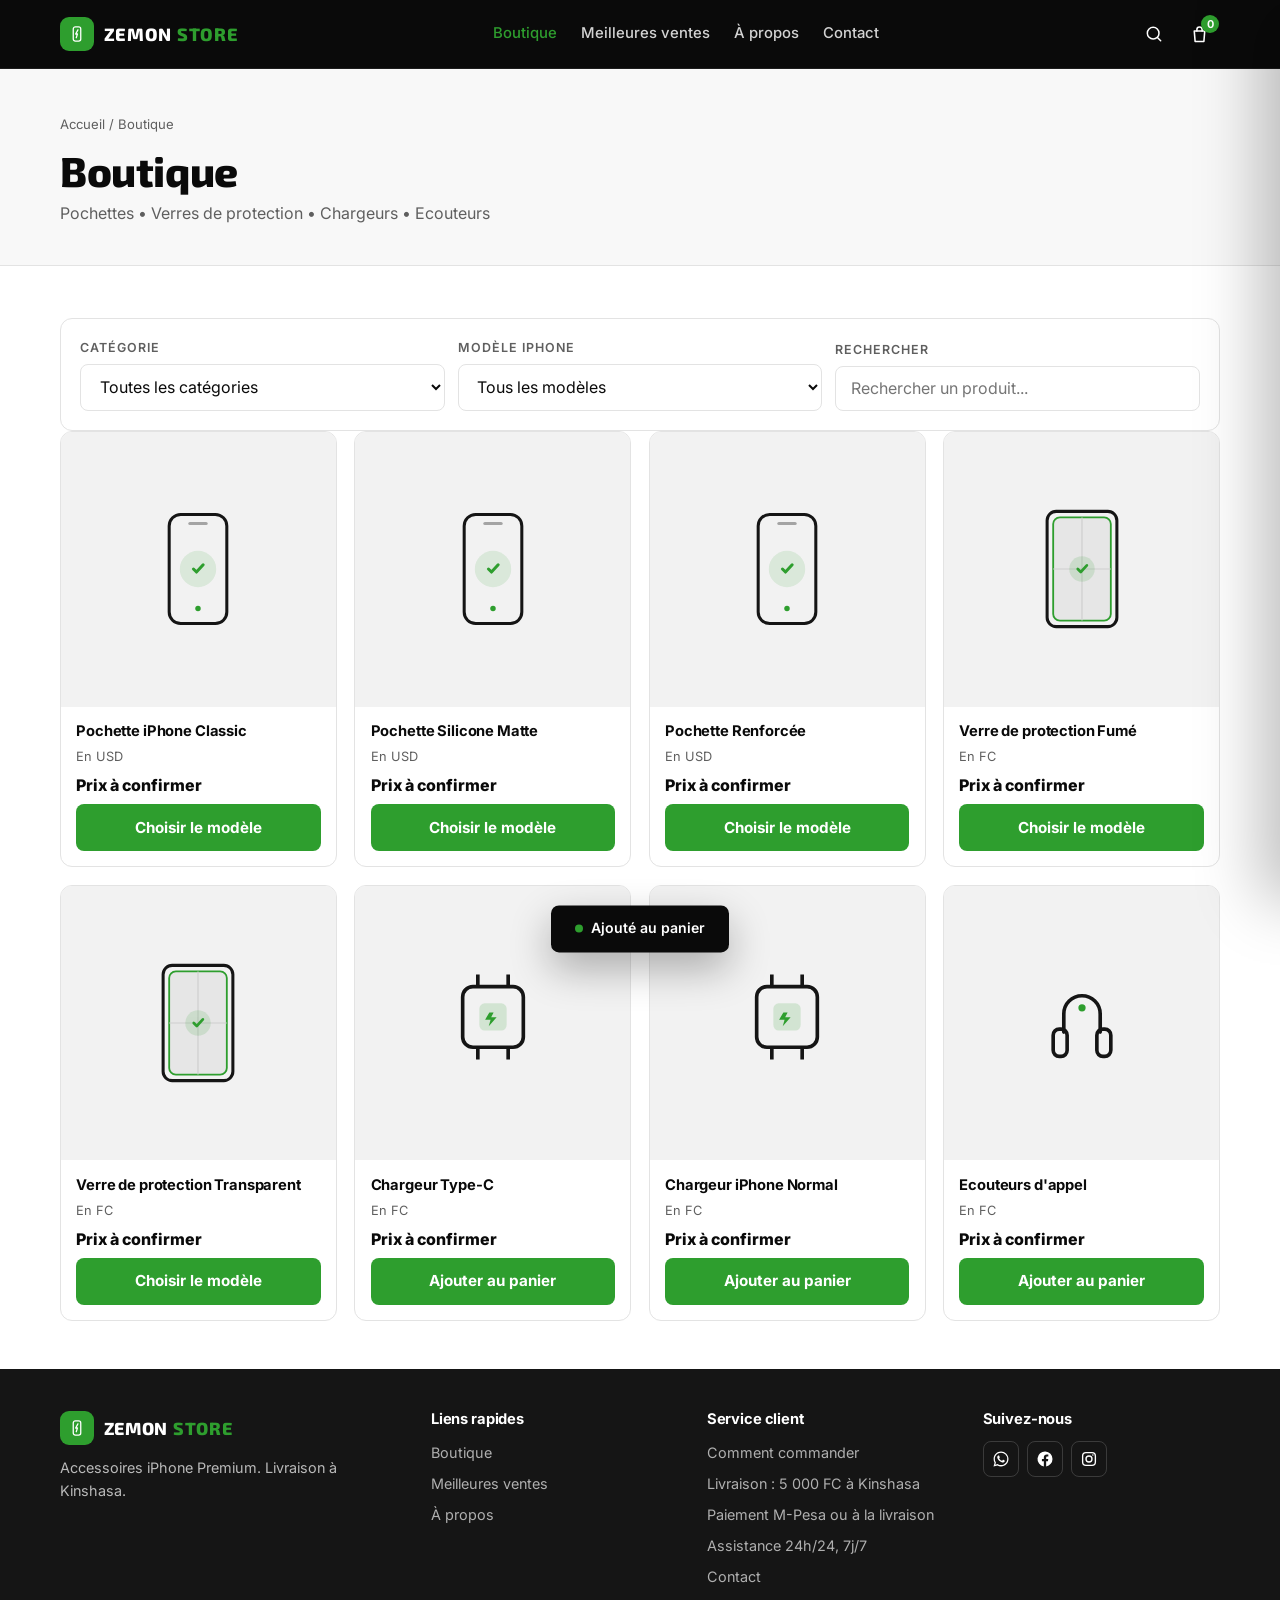
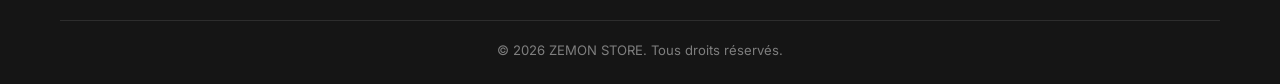
==== pages/catalogue.html @ 2002a4a0 "Initial commit: ZEMON STORE static e-commerce site" ====
<!DOCTYPE html>
<html lang="fr">

<head>
  <meta charset="UTF-8">
  <meta name="viewport" content="width=device-width, initial-scale=1.0">
  <title>ZEMON STORE | Boutique</title>
  <meta name="description" content="Catalogue ZEMON STORE - Pochettes, verres de protection, chargeurs et ecouteurs pour iPhone.">
  <link rel="preconnect" href="https://fonts.googleapis.com">
  <link rel="preconnect" href="https://fonts.gstatic.com" crossorigin>
  <link href="https://fonts.googleapis.com/css2?family=Exo+2:wght@600;700;800&family=Inter:wght@400;500;600;700&display=swap" rel="stylesheet">
  <link rel="stylesheet" href="../css/style.css">
</head>

<body>
  <header class="site-header">
    <div class="container header-inner">
      <a class="brand" href="../index.html">
        <span class="brand-icon">
          <svg width="18" height="18" viewBox="0 0 24 24" fill="none" stroke="currentColor" stroke-width="1.7" stroke-linecap="round" stroke-linejoin="round"><rect x="7" y="2.5" width="10" height="19" rx="2.8"/><path d="M13.2 6.5 10.2 12h2.4L11 17"/></svg>
        </span>
        <span class="brand-name">ZEMON <span>STORE</span></span>
      </a>

      <nav class="main-nav">
        <a href="catalogue.html" class="active">Boutique</a>
        <a href="catalogue.html?filter=best">Meilleures ventes</a>
        <a href="contact.html#apropos">À propos</a>
        <a href="contact.html#contact">Contact</a>
      </nav>

      <div class="header-actions">
        <button class="icon-btn" id="searchToggle" aria-label="Rechercher">
          <svg width="20" height="20" viewBox="0 0 24 24" fill="none" stroke="currentColor" stroke-width="1.8" stroke-linecap="round" stroke-linejoin="round"><circle cx="11" cy="11" r="7"/><path d="m20 20-3.6-3.6"/></svg>
        </button>
        <button class="icon-btn cart-btn" aria-label="Panier">
          <svg width="21" height="21" viewBox="0 0 24 24" fill="none" stroke="currentColor" stroke-width="1.8" stroke-linecap="round" stroke-linejoin="round"><path d="M6 8h12l-1 12H7L6 8Z"/><path d="M9 8V6.5a3 3 0 0 1 6 0V8"/></svg>
          <span class="cart-count">0</span>
        </button>
        <button class="icon-btn burger" id="burger" aria-label="Ouvrir le menu">
          <svg width="22" height="22" viewBox="0 0 24 24" fill="none" stroke="currentColor" stroke-width="1.8" stroke-linecap="round"><path d="M4 7h16M4 12h16M4 17h16"/></svg>
        </button>
      </div>
    </div>

    <div class="search-bar" id="searchBar">
      <form id="headerSearchForm">
        <input type="search" id="headerSearchInput" placeholder="Rechercher une pochette, un chargeur, un verre..." aria-label="Rechercher">
        <button class="btn btn-sm" type="submit">Chercher</button>
      </form>
    </div>

    <div class="mobile-menu" id="mobileMenu">
      <nav class="mobile-nav">
        <a href="catalogue.html">Boutique</a>
        <a href="catalogue.html?filter=best">Meilleures ventes</a>
        <a href="contact.html#apropos">À propos</a>
        <a href="contact.html#contact">Contact</a>
      </nav>
    </div>
  </header>

  <main>
    <section class="page-head">
      <div class="container">
        <p class="breadcrumb"><a href="../index.html">Accueil</a> / Boutique</p>
        <h1 id="catalogueTitle">Boutique</h1>
        <p id="catalogueSubtitle">Pochettes • Verres de protection • Chargeurs • Ecouteurs</p>
      </div>
    </section>

    <section class="products-area">
      <div class="container">
        <div class="filters">
          <div class="filter-item">
            <label for="filterCat">Catégorie</label>
            <select id="filterCat">
              <option value="all">Toutes les catégories</option>
            </select>
          </div>

          <div class="filter-item">
            <label for="filterModel">Modèle iPhone</label>
            <select id="filterModel">
              <option value="all">Tous les modèles</option>
            </select>
          </div>

          <div class="filter-item">
            <label for="searchInput">Rechercher</label>
            <input type="search" id="searchInput" placeholder="Rechercher un produit...">
          </div>
        </div>
      </div>

      <div class="container">
        <div class="product-grid" id="productsGrid"></div>
        <p class="empty-state" id="emptyState" hidden>Aucun produit ne correspond à votre recherche.</p>
      </div>
    </section>
  </main>

  <footer class="site-footer">
    <div class="container">
      <div class="footer-grid">
        <div class="footer-brand">
          <a class="brand" href="../index.html">
            <span class="brand-icon">
              <svg width="18" height="18" viewBox="0 0 24 24" fill="none" stroke="currentColor" stroke-width="1.7" stroke-linecap="round" stroke-linejoin="round"><rect x="7" y="2.5" width="10" height="19" rx="2.8"/><path d="M13.2 6.5 10.2 12h2.4L11 17"/></svg>
            </span>
            <span class="brand-name">ZEMON <span>STORE</span></span>
          </a>
          <p>Accessoires iPhone Premium. Livraison à Kinshasa.</p>
        </div>

        <div class="footer-col">
          <h4>Liens rapides</h4>
          <div class="footer-links">
            <a href="catalogue.html">Boutique</a>
            <a href="catalogue.html?filter=best">Meilleures ventes</a>
            <a href="contact.html#apropos">À propos</a>
          </div>
        </div>

        <div class="footer-col">
          <h4>Service client</h4>
          <div class="footer-links">
            <a href="contact.html">Comment commander</a>
            <a href="contact.html">Livraison : 5 000 FC à Kinshasa</a>
            <a href="contact.html">Paiement M-Pesa ou à la livraison</a>
            <a href="contact.html">Assistance 24h/24, 7j/7</a>
            <a href="contact.html#contact">Contact</a>
          </div>
        </div>

        <div class="footer-col">
          <h4>Suivez-nous</h4>
          <div class="socials">
            <a href="https://wa.me/243818395949" target="_blank" rel="noopener" aria-label="WhatsApp">
              <svg width="18" height="18" viewBox="0 0 24 24" fill="currentColor"><path d="M12.04 2C6.58 2 2.13 6.45 2.13 11.91c0 1.75.46 3.45 1.32 4.95L2 22l5.25-1.38a9.9 9.9 0 0 0 4.79 1.22h.01c5.46 0 9.91-4.45 9.91-9.91 0-2.65-1.03-5.14-2.9-7.02A9.82 9.82 0 0 0 12.04 2Zm0 18.13h-.01a8.2 8.2 0 0 1-4.18-1.15l-.3-.18-3.11.82.83-3.04-.2-.31a8.2 8.2 0 0 1-1.26-4.38c0-4.54 3.7-8.23 8.24-8.23a8.2 8.2 0 0 1 8.23 8.24c0 4.54-3.7 8.23-8.24 8.23Zm4.52-6.16c-.25-.12-1.47-.72-1.69-.81-.23-.08-.39-.12-.56.12-.16.25-.64.81-.79.97-.14.17-.29.19-.54.06-.25-.12-1.05-.39-2-1.23-.74-.66-1.24-1.47-1.38-1.72-.15-.25-.02-.38.11-.51.11-.11.25-.29.37-.43.12-.15.16-.25.25-.41.08-.17.04-.31-.02-.43-.06-.12-.56-1.34-.76-1.84-.2-.48-.4-.42-.56-.43h-.48c-.17 0-.43.06-.66.31-.23.25-.86.85-.86 2.07 0 1.22.89 2.39 1.01 2.56.12.17 1.75 2.67 4.23 3.74.59.26 1.05.41 1.41.52.59.19 1.13.16 1.56.1.48-.07 1.47-.6 1.68-1.18.21-.58.21-1.07.14-1.18-.06-.11-.22-.17-.47-.29Z"/></svg>
            </a>
            <a href="https://facebook.com" target="_blank" rel="noopener" aria-label="Facebook">
              <svg width="18" height="18" viewBox="0 0 24 24" fill="currentColor"><path d="M22 12a10 10 0 1 0-11.56 9.88v-6.99H7.9V12h2.54V9.8c0-2.5 1.49-3.89 3.77-3.89 1.09 0 2.24.2 2.24.2v2.46h-1.26c-1.24 0-1.63.77-1.63 1.56V12h2.78l-.44 2.89h-2.34v6.99A10 10 0 0 0 22 12Z"/></svg>
            </a>
            <a href="https://instagram.com" target="_blank" rel="noopener" aria-label="Instagram">
              <svg width="18" height="18" viewBox="0 0 24 24" fill="none" stroke="currentColor" stroke-width="1.8" stroke-linecap="round"><rect x="3.5" y="3.5" width="17" height="17" rx="4.5"/><circle cx="12" cy="12" r="4"/><circle cx="17.2" cy="6.8" r="1" fill="currentColor" stroke="none"/></svg>
            </a>
          </div>
        </div>
      </div>
      <div class="footer-bottom">&copy; <span id="year"></span> ZEMON STORE. Tous droits réservés.</div>
    </div>
  </footer>

  <div class="cart-toast" id="cartToast">Ajouté au panier</div>

  <div class="cart-overlay" id="cartOverlay"></div>
  <aside class="cart-drawer" id="cartDrawer" aria-label="Panier">
    <div class="cart-drawer-header">
      <h2 class="cart-drawer-title">Mon panier</h2>
      <button class="cart-close" id="cartClose" aria-label="Fermer le panier">
        <svg width="18" height="18" viewBox="0 0 24 24" fill="none" stroke="currentColor" stroke-width="1.8" stroke-linecap="round"><path d="M18 6 6 18M6 6l12 12"/></svg>
      </button>
    </div>
    <div class="cart-drawer-body" id="cartItems"></div>
    <div class="cart-drawer-footer">
      <div class="cart-totals">
        <div class="cart-total-line">
          <span>Sous-total</span>
          <div class="cart-total-split">
            <span id="subtotalUsd">$ 0.00</span>
            <span id="subtotalFc">0 FC</span>
          </div>
        </div>
        <div class="cart-total-line">
          <span>Livraison (Kinshasa)</span>
          <span>5 000 FC</span>
        </div>
        <div class="cart-total-line cart-total-line--grand">
          <span>Total</span>
          <div class="cart-total-split">
            <span id="totalUsd">$ 0.00</span>
            <span id="totalFc">0 FC</span>
          </div>
        </div>
      </div>
      <a class="btn btn-block" href="commande.html">Commander</a>
      <button class="cart-clear" id="cartClear">Vider le panier</button>
    </div>
  </aside>

  <script src="../js/data.js"></script>
  <script src="../js/cart.js"></script>
  <script src="../js/catalogue.js"></script>
  <script src="../js/main.js"></script>
</body>

</html>
---- css/style.css ----
/* ZEMON STORE - Feuille de style principale
   Palette : noir, vert, blanc */

*,
*::before,
*::after {
  box-sizing: border-box;
  margin: 0;
  padding: 0;
}

:root {
  --black: #0a0a0a;
  --black-2: #151515;
  --black-3: #1d1d1d;
  --green: #2e9e2e;
  --green-dark: #237a23;
  --green-light: #e9f6e9;
  --white: #ffffff;
  --gray-50: #f8f8f8;
  --gray-100: #f2f2f2;
  --gray-200: #e3e3e3;
  --gray-400: #9b9b9b;
  --gray-600: #5f5f5f;
  --red: #d62828;
  --radius: 12px;
  --radius-sm: 8px;
  --shadow-sm: 0 2px 10px rgba(0, 0, 0, 0.06);
  --shadow-md: 0 16px 36px rgba(0, 0, 0, 0.12);
  --container: 1200px;
  --font-title: "Exo 2", system-ui, sans-serif;
  --font-body: "Inter", system-ui, -apple-system, "Segoe UI", Roboto, sans-serif;
}

html {
  font-size: 16px;
  scroll-behavior: smooth;
  -webkit-text-size-adjust: 100%;
}

body {
  font-family: var(--font-body);
  color: var(--black);
  background: var(--white);
  line-height: 1.6;
  -webkit-font-smoothing: antialiased;
  -moz-osx-font-smoothing: grayscale;
}

img {
  max-width: 100%;
  display: block;
}

a {
  color: inherit;
  text-decoration: none;
}

ul {
  list-style: none;
}

button {
  font-family: inherit;
  cursor: pointer;
  border: none;
  background: none;
  color: inherit;
}

input,
select,
textarea {
  font-family: inherit;
  font-size: 1rem;
}

h1,
h2,
h3,
h4 {
  font-family: var(--font-title);
  line-height: 1.18;
  font-weight: 800;
  letter-spacing: -0.01em;
}

.container {
  width: min(var(--container), 100%);
  margin: 0 auto;
  padding: 0 1.25rem;
}

/* Buttons */
.btn {
  display: inline-flex;
  align-items: center;
  justify-content: center;
  gap: 0.5rem;
  padding: 0.82rem 1.6rem;
  border-radius: var(--radius-sm);
  background: var(--green);
  color: var(--white);
  font-weight: 700;
  font-size: 0.95rem;
  border: 1px solid transparent;
  transition: background 0.18s ease, transform 0.18s ease, box-shadow 0.18s ease;
  text-align: center;
  line-height: 1.2;
}

.btn:hover {
  background: var(--green-dark);
  transform: translateY(-2px);
  box-shadow: 0 10px 24px rgba(46, 158, 46, 0.24);
}

.btn-block {
  width: 100%;
}

.btn-sm {
  padding: 0.6rem 1rem;
  font-size: 0.86rem;
}

.btn-outline {
  background: transparent;
  border-color: var(--gray-200);
  color: var(--black);
}

.btn-outline:hover {
  background: var(--gray-100);
  color: var(--black);
  box-shadow: none;
  transform: none;
}

.btn-light {
  background: var(--white);
  color: var(--black);
}

.btn-light:hover {
  background: var(--gray-100);
  color: var(--black);
}

/* Header */
.site-header {
  position: sticky;
  top: 0;
  z-index: 50;
  background: var(--black);
  color: var(--white);
  border-bottom: 1px solid rgba(255, 255, 255, 0.08);
}

.header-inner {
  display: flex;
  align-items: center;
  justify-content: space-between;
  gap: 1rem;
  height: 68px;
}

.brand {
  display: inline-flex;
  align-items: center;
  gap: 0.6rem;
  font-family: var(--font-title);
  font-weight: 800;
  font-size: 1.12rem;
  letter-spacing: 0.04em;
  color: var(--white);
}

.brand-icon {
  width: 34px;
  height: 34px;
  border-radius: 9px;
  background: var(--green);
  display: grid;
  place-items: center;
  color: var(--white);
  flex-shrink: 0;
}

.brand-name span {
  color: var(--green);
}

.main-nav {
  display: none;
  align-items: center;
  gap: 1.5rem;
  font-size: 0.93rem;
  font-weight: 500;
}

.main-nav a {
  color: rgba(255, 255, 255, 0.82);
  transition: color 0.15s ease;
  white-space: nowrap;
}

.main-nav a:hover,
.main-nav a.active {
  color: var(--green);
}

.header-actions {
  display: flex;
  align-items: center;
  gap: 0.2rem;
}

.icon-btn {
  width: 42px;
  height: 42px;
  border-radius: 10px;
  display: grid;
  place-items: center;
  color: var(--white);
  transition: background 0.15s ease;
}

.icon-btn:hover {
  background: rgba(255, 255, 255, 0.08);
}

.cart-btn {
  position: relative;
}

.cart-count {
  position: absolute;
  top: 2px;
  right: 1px;
  min-width: 18px;
  height: 18px;
  padding: 0 4px;
  border-radius: 999px;
  background: var(--green);
  color: var(--white);
  font-size: 0.68rem;
  font-weight: 700;
  display: grid;
  place-items: center;
  font-family: var(--font-body);
}

.cart-count.bump {
  animation: bump 0.4s ease;
}

@keyframes bump {
  0% { transform: scale(1); }
  40% { transform: scale(1.3); }
  100% { transform: scale(1); }
}

.search-bar {
  display: none;
  background: var(--black-2);
  border-top: 1px solid rgba(255, 255, 255, 0.08);
}

.search-bar.open {
  display: block;
}

.search-bar form {
  display: flex;
  gap: 0.6rem;
  width: min(var(--container), 100%);
  margin: 0 auto;
  padding: 0.9rem 1.25rem;
}

.search-bar input {
  flex: 1;
  padding: 0.7rem 1rem;
  border-radius: var(--radius-sm);
  border: 1px solid rgba(255, 255, 255, 0.16);
  background: rgba(255, 255, 255, 0.06);
  color: var(--white);
}

.search-bar input::placeholder {
  color: rgba(255, 255, 255, 0.5);
}

.search-bar input:focus {
  outline: none;
  border-color: var(--green);
}

.mobile-menu {
  display: none;
  background: var(--black-2);
  border-top: 1px solid rgba(255, 255, 255, 0.08);
}

.mobile-menu.open {
  display: block;
}

.mobile-nav {
  display: flex;
  flex-direction: column;
  width: min(var(--container), 100%);
  margin: 0 auto;
  padding: 0.8rem 1.25rem 1.2rem;
}

.mobile-nav a {
  padding: 0.75rem 0;
  border-bottom: 1px solid rgba(255, 255, 255, 0.07);
  color: rgba(255, 255, 255, 0.86);
  font-weight: 500;
}

.mobile-nav a:last-child {
  border-bottom: none;
}

/* Hero */
.hero {
  background:
    radial-gradient(900px 520px at 78% 18%, rgba(46, 158, 46, 0.2), transparent 62%),
    linear-gradient(180deg, #0a0a0a 0%, #101010 100%);
  color: var(--white);
  overflow: hidden;
}

.hero-inner {
  display: grid;
  grid-template-columns: 1fr;
  gap: 2rem;
  padding: 3rem 0 3.2rem;
  align-items: center;
}

.hero-copy {
  max-width: 560px;
}

.hero-eyebrow {
  display: inline-flex;
  align-items: center;
  gap: 0.5rem;
  font-size: 0.78rem;
  font-weight: 600;
  letter-spacing: 0.14em;
  text-transform: uppercase;
  color: var(--green);
  margin-bottom: 1rem;
}

.hero-title {
  font-size: clamp(2rem, 5.5vw, 3.5rem);
  font-weight: 800;
  line-height: 1.08;
}

.hero-title em {
  color: var(--green);
  font-style: normal;
}

.hero-title .word {
  display: inline-block;
  opacity: 0;
  transform: translateY(18px);
  animation: word-in 0.6s ease forwards;
}

@keyframes word-in {
  to {
    opacity: 1;
    transform: translateY(0);
  }
}

.hero-sub {
  margin-top: 1.1rem;
  color: rgba(255, 255, 255, 0.72);
  font-size: clamp(0.95rem, 2vw, 1.08rem);
  max-width: 500px;
}

.hero-actions {
  margin-top: 1.8rem;
  display: flex;
  flex-wrap: wrap;
  gap: 0.7rem;
}

.hero-visual {
  position: relative;
  min-height: 300px;
  display: grid;
  place-items: center;
}

.hero-phone {
  width: 168px;
  height: 326px;
  border-radius: 34px;
  background: linear-gradient(160deg, #2b2b2b, #101010);
  border: 1px solid rgba(255, 255, 255, 0.16);
  box-shadow: 0 40px 80px rgba(0, 0, 0, 0.55), inset 0 0 0 6px #1b1b1b;
  position: relative;
}

.hero-phone::before {
  content: "";
  position: absolute;
  top: 13px;
  left: 50%;
  transform: translateX(-50%);
  width: 62px;
  height: 17px;
  border-radius: 12px;
  background: #0a0a0a;
  border: 1px solid rgba(255, 255, 255, 0.08);
}

.hero-phone::after {
  content: "";
  position: absolute;
  inset: 32px 13px 18px;
  border-radius: 20px;
  background:
    radial-gradient(circle at 32% 22%, rgba(46, 158, 46, 0.55), rgba(18, 18, 18, 0.95) 65%);
}

.hero-float {
  position: absolute;
  background: var(--white);
  border-radius: 14px;
  padding: 10px;
  box-shadow: 0 18px 40px rgba(0, 0, 0, 0.45);
  animation: float 6s ease-in-out infinite;
}

.hero-float img {
  width: 54px;
  height: 54px;
  object-fit: contain;
}

.hero-float--1 { top: 4%; left: 0; animation-delay: 0s; }
.hero-float--2 { bottom: 12%; left: 6%; animation-delay: 1.2s; }
.hero-float--3 { top: 16%; right: 0; animation-delay: 0.6s; }
.hero-float--4 { bottom: 4%; right: 4%; animation-delay: 1.8s; }

@keyframes float {
  0%, 100% { transform: translateY(0); }
  50% { transform: translateY(-12px); }
}

/* Trust band */
.trust {
  background: var(--black-2);
  color: var(--white);
  border-top: 1px solid rgba(255, 255, 255, 0.06);
}

.trust-inner {
  display: grid;
  grid-template-columns: 1fr;
  gap: 0.9rem;
  padding: 1.5rem 0;
}

.trust-item {
  display: flex;
  align-items: center;
  gap: 0.8rem;
  font-size: 0.9rem;
  color: rgba(255, 255, 255, 0.86);
}

.trust-item svg {
  color: var(--green);
  flex-shrink: 0;
}

/* Sections */
.section {
  padding: 3.2rem 0;
}

.section--gray {
  background: var(--gray-50);
}

.section-head {
  display: flex;
  flex-direction: column;
  align-items: center;
  text-align: center;
  gap: 0.45rem;
  margin-bottom: 2rem;
}

.section-head h2 {
  font-size: clamp(1.5rem, 3.4vw, 2.1rem);
  font-weight: 800;
}

.section-head p {
  color: var(--gray-600);
  font-size: 0.95rem;
}

.section-head--lined h2 {
  position: relative;
  display: inline-block;
  padding: 0 1rem;
}

.section-head--lined h2::before,
.section-head--lined h2::after {
  content: "";
  position: absolute;
  top: 50%;
  width: 40px;
  height: 1px;
  background: var(--gray-200);
}

.section-head--lined h2::before { right: 100%; }
.section-head--lined h2::after { left: 100%; }

/* Categories */
.cat-grid {
  display: grid;
  grid-template-columns: repeat(2, minmax(0, 1fr));
  gap: 0.9rem;
}

.cat-card {
  background: var(--white);
  border: 1px solid var(--gray-200);
  border-radius: var(--radius);
  padding: 0.9rem;
  text-align: center;
  transition: border-color 0.18s ease, transform 0.18s ease, box-shadow 0.18s ease;
}

.cat-card:hover {
  border-color: var(--green);
  transform: translateY(-3px);
  box-shadow: var(--shadow-md);
}

.cat-media {
  background: var(--gray-100);
  border-radius: 10px;
  aspect-ratio: 1 / 1;
  display: grid;
  place-items: center;
  padding: 0.9rem;
  margin-bottom: 0.7rem;
}

.cat-media img {
  width: 68%;
  height: 68%;
  object-fit: contain;
}

.cat-card h3 {
  font-family: var(--font-body);
  font-size: 0.92rem;
  font-weight: 700;
}

.cat-card p {
  color: var(--gray-600);
  font-size: 0.8rem;
  margin-top: 0.15rem;
}

/* Model finder */
.model-finder {
  background: var(--gray-100);
  border-top: 1px solid var(--gray-200);
  border-bottom: 1px solid var(--gray-200);
}

.model-finder-inner {
  display: flex;
  flex-direction: column;
  gap: 1rem;
  padding: 2.6rem 0;
  align-items: center;
  text-align: center;
}

.model-finder h2 {
  font-size: clamp(1.4rem, 3vw, 1.9rem);
}

.model-finder p {
  color: var(--gray-600);
  max-width: 460px;
}

.model-form {
  display: flex;
  flex-wrap: wrap;
  gap: 0.6rem;
  width: 100%;
  max-width: 520px;
  margin-top: 0.4rem;
}

.model-form select {
  flex: 1 1 200px;
  padding: 0.8rem 1rem;
  border-radius: var(--radius-sm);
  border: 1px solid var(--gray-200);
  background: var(--white);
  color: var(--black);
}

.model-form select:focus {
  outline: none;
  border-color: var(--green);
}

/* Product grid + card */
.product-grid {
  display: grid;
  grid-template-columns: repeat(2, minmax(0, 1fr));
  gap: 0.9rem;
}

.product-card {
  position: relative;
  background: var(--white);
  border: 1px solid var(--gray-200);
  border-radius: var(--radius);
  overflow: hidden;
  display: flex;
  flex-direction: column;
  transition: transform 0.2s ease, box-shadow 0.2s ease;
}

.product-card:hover {
  transform: translateY(-4px);
  box-shadow: var(--shadow-md);
}

.product-media {
  position: relative;
  background: var(--gray-100);
  aspect-ratio: 1 / 1;
  display: grid;
  place-items: center;
  padding: 1.1rem;
  overflow: hidden;
}

.product-media img {
  width: 76%;
  height: 76%;
  object-fit: contain;
  transition: transform 0.3s ease;
}

.product-card:hover .product-media img {
  transform: scale(1.06);
}

.product-badge {
  position: absolute;
  top: 10px;
  left: 10px;
  font-size: 0.68rem;
  font-weight: 700;
  padding: 0.24rem 0.55rem;
  border-radius: 6px;
  text-transform: uppercase;
  letter-spacing: 0.06em;
}

.badge-new {
  background: var(--green);
  color: var(--white);
}

.badge-promo {
  background: var(--red);
  color: var(--white);
}

.badge-green {
  background: var(--black);
  color: var(--white);
}

.product-body {
  display: flex;
  flex-direction: column;
  gap: 0.35rem;
  padding: 0.95rem;
  flex: 1;
}

.product-name {
  font-family: var(--font-body);
  font-size: 0.92rem;
  font-weight: 700;
  line-height: 1.35;
}

.product-meta {
  color: var(--gray-600);
  font-size: 0.8rem;
}

.product-price {
  font-weight: 800;
  font-size: 1rem;
  color: var(--black);
}

.product-price--promo {
  color: var(--red);
}

.product-card .btn {
  margin-top: auto;
  width: 100%;
}

.product-link {
  display: flex;
  flex-direction: column;
  flex: 1;
}

/* Promo banner */
.promo-wrap {
  padding: 0 0 3.2rem;
}

.promo-banner {
  position: relative;
  overflow: hidden;
  border-radius: var(--radius);
  background:
    radial-gradient(600px 300px at 82% 30%, rgba(46, 158, 46, 0.32), transparent 60%),
    linear-gradient(120deg, #0d0d0d, #1a1a1a);
  color: var(--white);
  display: grid;
  grid-template-columns: 1fr;
  gap: 1rem;
  padding: 2rem 1.5rem;
}

.promo-banner h2 {
  font-size: clamp(1.5rem, 3.4vw, 2.2rem);
}

.promo-banner p {
  margin: 0.7rem 0 1.4rem;
  color: rgba(255, 255, 255, 0.75);
  max-width: 420px;
}

.promo-visual {
  display: grid;
  place-items: center;
}

.promo-visual img {
  width: 150px;
  filter: drop-shadow(0 20px 30px rgba(0, 0, 0, 0.5));
}

/* Duo blocks */
.duo-grid {
  display: grid;
  grid-template-columns: 1fr;
  gap: 1rem;
}

.duo-card {
  background: var(--gray-50);
  border: 1px solid var(--gray-200);
  border-radius: var(--radius);
  padding: 1.5rem;
  text-align: center;
  display: flex;
  flex-direction: column;
  gap: 1rem;
  transition: border-color 0.18s ease, transform 0.18s ease;
}

.duo-card:hover {
  border-color: var(--green);
  transform: translateY(-3px);
}

.duo-card h3 {
  font-size: 1.25rem;
}

.duo-media {
  background: var(--white);
  border-radius: 10px;
  padding: 1rem;
  display: grid;
  place-items: center;
  min-height: 150px;
}

.duo-media img {
  width: 120px;
  object-fit: contain;
}

.duo-card .btn {
  align-self: center;
}

/* Contact band */
.contact-band {
  background: var(--black);
  color: var(--white);
}

.contact-band-inner {
  display: flex;
  flex-direction: column;
  gap: 1.2rem;
  padding: 2.4rem 0;
  align-items: flex-start;
}

.contact-band h2 {
  font-size: clamp(1.4rem, 3.2vw, 2rem);
}

.contact-band p {
  color: rgba(255, 255, 255, 0.7);
  margin-top: 0.5rem;
}

/* Footer */
.site-footer {
  background: var(--black-2);
  color: rgba(255, 255, 255, 0.7);
  padding: 2.6rem 0 1.4rem;
}

.footer-grid {
  display: grid;
  grid-template-columns: 1fr;
  gap: 2rem;
}

.footer-brand .brand {
  font-size: 1.1rem;
}

.footer-brand p {
  margin-top: 0.7rem;
  font-size: 0.9rem;
  max-width: 280px;
}

.footer-col h4 {
  font-family: var(--font-body);
  color: var(--white);
  font-size: 0.92rem;
  font-weight: 700;
  margin-bottom: 0.8rem;
}

.footer-links {
  display: flex;
  flex-direction: column;
  gap: 0.5rem;
  font-size: 0.9rem;
}

.footer-links a {
  color: rgba(255, 255, 255, 0.66);
  transition: color 0.15s ease;
}

.footer-links a:hover {
  color: var(--green);
}

.socials {
  display: flex;
  gap: 0.5rem;
}

.socials a {
  width: 36px;
  height: 36px;
  border-radius: 8px;
  border: 1px solid rgba(255, 255, 255, 0.16);
  display: grid;
  place-items: center;
  color: var(--white);
  transition: background 0.15s ease, border-color 0.15s ease;
}

.socials a:hover {
  background: var(--green);
  border-color: var(--green);
}

.footer-bottom {
  border-top: 1px solid rgba(255, 255, 255, 0.1);
  margin-top: 2rem;
  padding-top: 1.2rem;
  font-size: 0.82rem;
  text-align: center;
  color: rgba(255, 255, 255, 0.45);
}

/* Page header (catalogue etc.) */
.page-head {
  background: var(--gray-50);
  border-bottom: 1px solid var(--gray-200);
  padding: 2.4rem 0;
}

.page-head h1 {
  font-size: clamp(1.7rem, 4vw, 2.6rem);
}

.page-head p {
  color: var(--gray-600);
  margin-top: 0.4rem;
}

.breadcrumb {
  font-size: 0.82rem;
  color: var(--gray-600);
  margin-bottom: 0.7rem;
}

.breadcrumb a:hover {
  color: var(--green);
}

/* Catalogue filters */
.filters {
  display: grid;
  grid-template-columns: 1fr;
  gap: 0.8rem;
  padding: 1.2rem;
  background: var(--white);
  border: 1px solid var(--gray-200);
  border-radius: var(--radius);
  margin-top: 1.6rem;
}

.filter-item {
  display: flex;
  flex-direction: column;
  gap: 0.4rem;
}

.filter-item label {
  font-size: 0.78rem;
  font-weight: 600;
  text-transform: uppercase;
  letter-spacing: 0.08em;
  color: var(--gray-600);
}

.filter-item select,
.filter-item input {
  width: 100%;
  padding: 0.7rem 0.9rem;
  border-radius: var(--radius-sm);
  border: 1px solid var(--gray-200);
  background: var(--white);
  color: var(--black);
}

.filter-item select:focus,
.filter-item input:focus {
  outline: none;
  border-color: var(--green);
}

.products-area {
  padding: 1.6rem 0 3rem;
}

.empty-state {
  text-align: center;
  color: var(--gray-600);
  padding: 2rem 0;
}

/* Product page */
.product-page {
  padding: 2rem 0 3rem;
}

.product-layout {
  display: grid;
  grid-template-columns: 1fr;
  gap: 1.8rem;
}

.product-gallery {
  background: var(--gray-100);
  border: 1px solid var(--gray-200);
  border-radius: var(--radius);
  aspect-ratio: 1 / 1;
  display: grid;
  place-items: center;
  padding: 2rem;
}

.product-gallery img {
  width: 74%;
  height: 74%;
  object-fit: contain;
}

.product-info {
  display: flex;
  flex-direction: column;
  gap: 1rem;
}

.product-info-title {
  font-size: clamp(1.6rem, 3.6vw, 2.4rem);
}

.product-info-price {
  font-size: clamp(1.25rem, 3vw, 1.7rem);
  font-weight: 800;
}

.product-info-desc {
  color: var(--gray-600);
}

.product-stock {
  display: inline-flex;
  align-items: center;
  gap: 0.5rem;
  padding: 0.45rem 0.85rem;
  border-radius: 999px;
  background: var(--green-light);
  color: var(--green-dark);
  font-size: 0.85rem;
  font-weight: 600;
  width: fit-content;
}

.stock-dot {
  width: 8px;
  height: 8px;
  border-radius: 50%;
  background: var(--green);
}

.variant-block {
  display: flex;
  flex-direction: column;
  gap: 0.45rem;
}

.variant-label {
  font-size: 0.78rem;
  font-weight: 600;
  text-transform: uppercase;
  letter-spacing: 0.08em;
  color: var(--gray-600);
}

.variant-select {
  padding: 0.8rem 1rem;
  border-radius: var(--radius-sm);
  border: 1px solid var(--gray-200);
  background: var(--white);
  color: var(--black);
}

.variant-select:focus {
  outline: none;
  border-color: var(--green);
}

.add-to-cart {
  margin-top: 0.4rem;
  width: 100%;
}

.add-to-cart:disabled {
  opacity: 0.45;
  cursor: not-allowed;
  transform: none;
  box-shadow: none;
}

.variant-hint {
  color: var(--red);
  font-size: 0.85rem;
}

/* Checkout */
.checkout {
  padding: 2rem 0 3rem;
}

.checkout-grid {
  display: grid;
  grid-template-columns: 1fr;
  gap: 1.4rem;
  align-items: start;
}

.panel {
  background: var(--white);
  border: 1px solid var(--gray-200);
  border-radius: var(--radius);
  padding: 1.4rem;
}

.panel-title {
  font-size: 1.15rem;
  margin-bottom: 1rem;
}

.form-group {
  display: flex;
  flex-direction: column;
  gap: 0.4rem;
  margin-bottom: 1rem;
}

.form-group label {
  font-size: 0.8rem;
  font-weight: 600;
  color: var(--gray-600);
}

.form-group input,
.form-group select,
.form-group textarea {
  padding: 0.8rem 0.95rem;
  border-radius: var(--radius-sm);
  border: 1px solid var(--gray-200);
  background: var(--white);
  color: var(--black);
}

.form-group input:focus,
.form-group select:focus,
.form-group textarea:focus {
  outline: none;
  border-color: var(--green);
}

.form-note {
  color: var(--gray-600);
  font-size: 0.85rem;
  margin-bottom: 1rem;
}

.summary-items {
  display: flex;
  flex-direction: column;
  gap: 0.9rem;
  margin-bottom: 1rem;
}

.summary-item {
  display: flex;
  gap: 0.8rem;
  align-items: center;
  padding-bottom: 0.9rem;
  border-bottom: 1px solid var(--gray-200);
}

.summary-item img {
  width: 54px;
  height: 54px;
  object-fit: contain;
  background: var(--gray-100);
  border-radius: 8px;
  padding: 4px;
}

.summary-item-info {
  flex: 1;
  min-width: 0;
}

.summary-item-name {
  font-weight: 700;
  font-size: 0.9rem;
}

.summary-item-meta {
  color: var(--gray-600);
  font-size: 0.8rem;
}

.summary-item-price {
  font-weight: 700;
  font-size: 0.9rem;
  white-space: nowrap;
}

.totals {
  display: flex;
  flex-direction: column;
  gap: 0.5rem;
  font-size: 0.92rem;
}

.total-line {
  display: flex;
  align-items: center;
  justify-content: space-between;
  color: var(--gray-600);
}

.total-split {
  display: flex;
  flex-direction: column;
  align-items: flex-end;
  gap: 0.1rem;
}

.total-line--grand {
  color: var(--black);
  font-weight: 800;
  font-size: 1rem;
  border-top: 1px solid var(--gray-200);
  padding-top: 0.6rem;
  margin-top: 0.2rem;
}

/* Invoice */
.invoice {
  display: none;
}

.invoice.show {
  display: block;
  margin-top: 1.6rem;
  padding: 1.6rem;
  border: 1px solid var(--gray-200);
  border-radius: var(--radius);
  background: var(--white);
  box-shadow: var(--shadow-sm);
}

.invoice-head {
  display: flex;
  align-items: flex-start;
  justify-content: space-between;
  gap: 1rem;
  border-bottom: 1px solid var(--gray-200);
  padding-bottom: 1rem;
  margin-bottom: 1rem;
}

.invoice-title {
  font-size: 1.1rem;
}

.invoice-num {
  color: var(--gray-600);
  font-size: 0.82rem;
}

.invoice-actions {
  display: flex;
  flex-wrap: wrap;
  gap: 0.6rem;
  margin-top: 1.2rem;
}

/* Cart drawer */
.cart-overlay {
  position: fixed;
  inset: 0;
  background: rgba(10, 10, 10, 0.55);
  opacity: 0;
  pointer-events: none;
  transition: opacity 0.2s ease;
  z-index: 60;
}

.cart-overlay.open {
  opacity: 1;
  pointer-events: all;
}

.cart-drawer {
  position: fixed;
  top: 0;
  right: 0;
  height: 100dvh;
  width: min(420px, 100%);
  background: var(--white);
  color: var(--black);
  display: flex;
  flex-direction: column;
  transform: translateX(100%);
  transition: transform 0.22s ease;
  z-index: 70;
  box-shadow: -20px 0 60px rgba(0, 0, 0, 0.25);
}

.cart-drawer.open {
  transform: translateX(0);
}

.cart-drawer-header {
  display: flex;
  align-items: center;
  justify-content: space-between;
  padding: 1.1rem 1.3rem;
  border-bottom: 1px solid var(--gray-200);
}

.cart-drawer-title {
  font-size: 1.15rem;
}

.cart-close {
  width: 38px;
  height: 38px;
  border-radius: 9px;
  border: 1px solid var(--gray-200);
  display: grid;
  place-items: center;
  color: var(--black);
}

.cart-close:hover {
  background: var(--gray-100);
}

.cart-drawer-body {
  flex: 1;
  overflow-y: auto;
  display: flex;
  flex-direction: column;
  gap: 0.9rem;
  padding: 1.1rem 1.3rem;
}

.cart-empty {
  color: var(--gray-600);
  text-align: center;
  margin-top: 2rem;
}

.cart-item {
  display: flex;
  gap: 0.8rem;
  padding-bottom: 0.9rem;
  border-bottom: 1px solid var(--gray-200);
}

.cart-item img {
  width: 60px;
  height: 60px;
  object-fit: contain;
  background: var(--gray-100);
  border-radius: 8px;
  padding: 4px;
  flex-shrink: 0;
}

.cart-item-main {
  flex: 1;
  min-width: 0;
  display: flex;
  flex-direction: column;
  gap: 0.25rem;
}

.cart-item-name {
  font-weight: 700;
  font-size: 0.9rem;
}

.cart-item-meta {
  color: var(--gray-600);
  font-size: 0.78rem;
}

.cart-item-price {
  font-weight: 700;
  font-size: 0.88rem;
}

.cart-item-actions {
  display: flex;
  align-items: center;
  justify-content: space-between;
  gap: 0.6rem;
  margin-top: 0.2rem;
}

.cart-qty {
  display: inline-flex;
  align-items: center;
  gap: 0.5rem;
  border: 1px solid var(--gray-200);
  border-radius: var(--radius-sm);
  padding: 0.1rem 0.35rem;
}

.cart-qty button {
  width: 26px;
  height: 26px;
  border-radius: 6px;
  font-weight: 700;
  color: var(--black);
}

.cart-qty button:hover {
  background: var(--gray-100);
}

.cart-remove {
  color: var(--gray-600);
  font-size: 0.78rem;
  text-decoration: underline;
}

.cart-remove:hover {
  color: var(--red);
}

.cart-drawer-footer {
  display: flex;
  flex-direction: column;
  gap: 0.9rem;
  padding: 1.1rem 1.3rem 1.4rem;
  border-top: 1px solid var(--gray-200);
  background: var(--gray-50);
}

.cart-totals {
  display: flex;
  flex-direction: column;
  gap: 0.5rem;
  font-size: 0.9rem;
}

.cart-total-line {
  display: flex;
  align-items: center;
  justify-content: space-between;
  color: var(--gray-600);
}

.cart-total-split {
  display: flex;
  flex-direction: column;
  align-items: flex-end;
  gap: 0.1rem;
}

.cart-total-line--grand {
  color: var(--black);
  font-weight: 800;
  border-top: 1px solid var(--gray-200);
  padding-top: 0.5rem;
}

.cart-clear {
  text-align: center;
  color: var(--gray-600);
  font-size: 0.8rem;
  text-decoration: underline;
}

.cart-clear:hover {
  color: var(--red);
}

/* Toast */
.cart-toast {
  position: fixed;
  bottom: 1.4rem;
  left: 50%;
  transform: translate(-50%, 160%);
  padding: 0.75rem 1.5rem;
  border-radius: var(--radius-sm);
  background: var(--black);
  color: var(--white);
  font-size: 0.88rem;
  font-weight: 600;
  box-shadow: 0 16px 40px rgba(0, 0, 0, 0.3);
  transition: transform 0.22s ease;
  z-index: 80;
  pointer-events: none;
  display: inline-flex;
  align-items: center;
  gap: 0.5rem;
}

.cart-toast::before {
  content: "";
  width: 8px;
  height: 8px;
  border-radius: 50%;
  background: var(--green);
}

.cart-toast.show {
  transform: translate(-50%, 0);
}

/* Reveal on scroll */
.reveal {
  opacity: 0;
  transform: translateY(22px);
  transition: opacity 0.6s ease, transform 0.6s ease;
}

.reveal.visible {
  opacity: 1;
  transform: translateY(0);
}

@media (prefers-reduced-motion: reduce) {
  *,
  *::before,
  *::after {
    animation-duration: 0.001ms !important;
    animation-iteration-count: 1 !important;
    transition-duration: 0.001ms !important;
  }

  .reveal {
    opacity: 1;
    transform: none;
  }
}

/* Responsive */
@media (min-width: 640px) {
  .trust-inner {
    grid-template-columns: repeat(2, minmax(0, 1fr));
    gap: 1rem 1.6rem;
  }

  .cat-grid {
    grid-template-columns: repeat(4, minmax(0, 1fr));
  }

  .filters {
    grid-template-columns: repeat(3, minmax(0, 1fr));
    align-items: end;
  }

  .duo-grid {
    grid-template-columns: repeat(2, minmax(0, 1fr));
  }

  .product-grid {
    gap: 1.1rem;
  }
}

@media (min-width: 860px) {
  .trust-inner {
    grid-template-columns: repeat(4, minmax(0, 1fr));
    gap: 1.2rem;
  }

  .main-nav {
    display: flex;
  }

  .burger {
    display: none;
  }

  .mobile-menu {
    display: none !important;
  }

  .hero-inner {
    grid-template-columns: 1.05fr 0.95fr;
    gap: 2.5rem;
    padding: 4.2rem 0 4.6rem;
  }

  .hero-visual {
    min-height: 380px;
  }

  .hero-phone {
    width: 190px;
    height: 370px;
  }

  .hero-float img {
    width: 64px;
    height: 64px;
  }

  .product-grid {
    grid-template-columns: repeat(4, minmax(0, 1fr));
  }

  .promo-banner {
    grid-template-columns: 1.4fr 0.6fr;
    align-items: center;
    padding: 2.6rem 2.4rem;
  }

  .promo-visual img {
    width: 190px;
  }

  .contact-band-inner {
    flex-direction: row;
    align-items: center;
    justify-content: space-between;
    padding: 2.8rem 0;
  }

  .contact-band-inner > div {
    max-width: 620px;
  }

  .footer-grid {
    grid-template-columns: 1.4fr 1fr 1fr 1fr;
    gap: 2.4rem;
  }

  .product-layout {
    grid-template-columns: 1fr 1fr;
    gap: 2.4rem;
    align-items: start;
  }

  .checkout-grid {
    grid-template-columns: 1.1fr 0.9fr;
    gap: 1.6rem;
  }

  .add-to-cart {
    width: auto;
    align-self: flex-start;
    padding-left: 2.4rem;
    padding-right: 2.4rem;
  }
}

@media (min-width: 1024px) {
  .cat-grid {
    gap: 1.1rem;
  }

  .section {
    padding: 4rem 0;
  }
}

/* Contact / À propos */
.duo-grid--single {
  grid-template-columns: 1fr;
}

/* Avis clients */
.reviews-grid {
  display: grid;
  gap: 1rem;
}

#apropos,
#contact,
#avis {
  scroll-margin-top: 90px;
}

.review-card {
  display: flex;
  flex-direction: column;
  gap: 0.9rem;
  background: var(--white);
  border: 1px solid var(--gray-200);
  border-radius: var(--radius);
  padding: 1.35rem;
}

.review-stars {
  color: var(--green);
  line-height: 0;
}

.review-card p {
  flex: 1;
  color: var(--gray-600);
  font-size: 0.94rem;
  line-height: 1.65;
}

.review-author {
  display: flex;
  align-items: center;
  gap: 0.7rem;
  padding-top: 0.9rem;
  border-top: 1px solid var(--gray-200);
}

.review-avatar {
  width: 38px;
  height: 38px;
  flex-shrink: 0;
  border-radius: 50%;
  background: var(--black);
  color: var(--white);
  display: grid;
  place-items: center;
  font-size: 0.78rem;
  font-weight: 700;
}

.review-author strong {
  display: block;
  font-size: 0.88rem;
}

.review-author div span {
  font-size: 0.78rem;
  color: var(--gray-400);
}

.reviews-note {
  margin-top: 1.2rem;
  text-align: center;
  font-size: 0.9rem;
  color: var(--gray-600);
}

.reviews-note a {
  color: var(--green);
  font-weight: 600;
}

@media (min-width: 700px) {
  .reviews-grid {
    grid-template-columns: repeat(3, minmax(0, 1fr));
  }
}

.info-grid {
  display: grid;
  grid-template-columns: 1fr;
  gap: 1.2rem;
  align-items: start;
}

.steps-grid {
  display: grid;
  grid-template-columns: 1fr;
  gap: 1rem;
}

.step-card {
  background: var(--white);
  border: 1px solid var(--gray-200);
  border-radius: var(--radius);
  padding: 1.3rem;
}

.step-num {
  display: inline-grid;
  place-items: center;
  width: 34px;
  height: 34px;
  border-radius: 50%;
  background: var(--green);
  color: var(--white);
  font-weight: 700;
  margin-bottom: 0.7rem;
}

.step-card h3 {
  font-size: 1.05rem;
  margin-bottom: 0.35rem;
}

.step-card p {
  color: var(--gray-600);
  font-size: 0.9rem;
}

.contact-list {
  display: flex;
  flex-direction: column;
  gap: 0.9rem;
}

.contact-list p {
  color: var(--gray-600);
  font-size: 0.92rem;
}

.contact-list strong {
  color: var(--black);
}

.contact-line {
  display: flex;
  align-items: flex-start;
  gap: 0.75rem;
}

.contact-ico {
  width: 34px;
  height: 34px;
  border-radius: 9px;
  background: var(--green-light);
  color: var(--green-dark);
  display: grid;
  place-items: center;
  flex-shrink: 0;
}

.contact-line strong {
  display: block;
  font-size: 0.88rem;
  line-height: 1.3;
}

.contact-line p {
  font-size: 0.88rem;
  line-height: 1.45;
}

.payment-box {
  display: flex;
  align-items: flex-start;
  gap: 0.75rem;
  margin-top: 1.1rem;
  padding: 0.9rem;
  border: 1px solid var(--green);
  border-radius: var(--radius-sm);
  background: var(--green-light);
}

.payment-ico {
  width: 34px;
  height: 34px;
  border-radius: 9px;
  background: var(--green);
  color: var(--white);
  display: grid;
  place-items: center;
  flex-shrink: 0;
}

.payment-box strong {
  display: block;
  font-size: 0.9rem;
  margin-bottom: 0.15rem;
}

.payment-box p {
  font-size: 0.85rem;
  color: var(--gray-600);
  line-height: 1.45;
}

.invoice-client {
  text-align: right;
  font-size: 0.85rem;
  color: var(--gray-600);
  line-height: 1.5;
}

.invoice-client p:first-child {
  color: var(--black);
  font-weight: 700;
}

@media (min-width: 640px) {
  .steps-grid {
    grid-template-columns: repeat(3, minmax(0, 1fr));
  }
}

@media (min-width: 860px) {
  .info-grid {
    grid-template-columns: 1.2fr 0.8fr;
    gap: 1.6rem;
  }
}

@media print {
  .site-header,
  .site-footer,
  .cart-drawer,
  .cart-overlay,
  .cart-toast,
  .checkout-grid,
  .page-head,
  .invoice-actions,
  .invoice .form-note {
    display: none !important;
  }

  body {
    background: #fff;
    color: #000;
  }

  .checkout {
    padding: 0;
  }

  .invoice.show {
    display: block !important;
    margin: 0;
    border: none;
    padding: 0;
    box-shadow: none;
  }
}
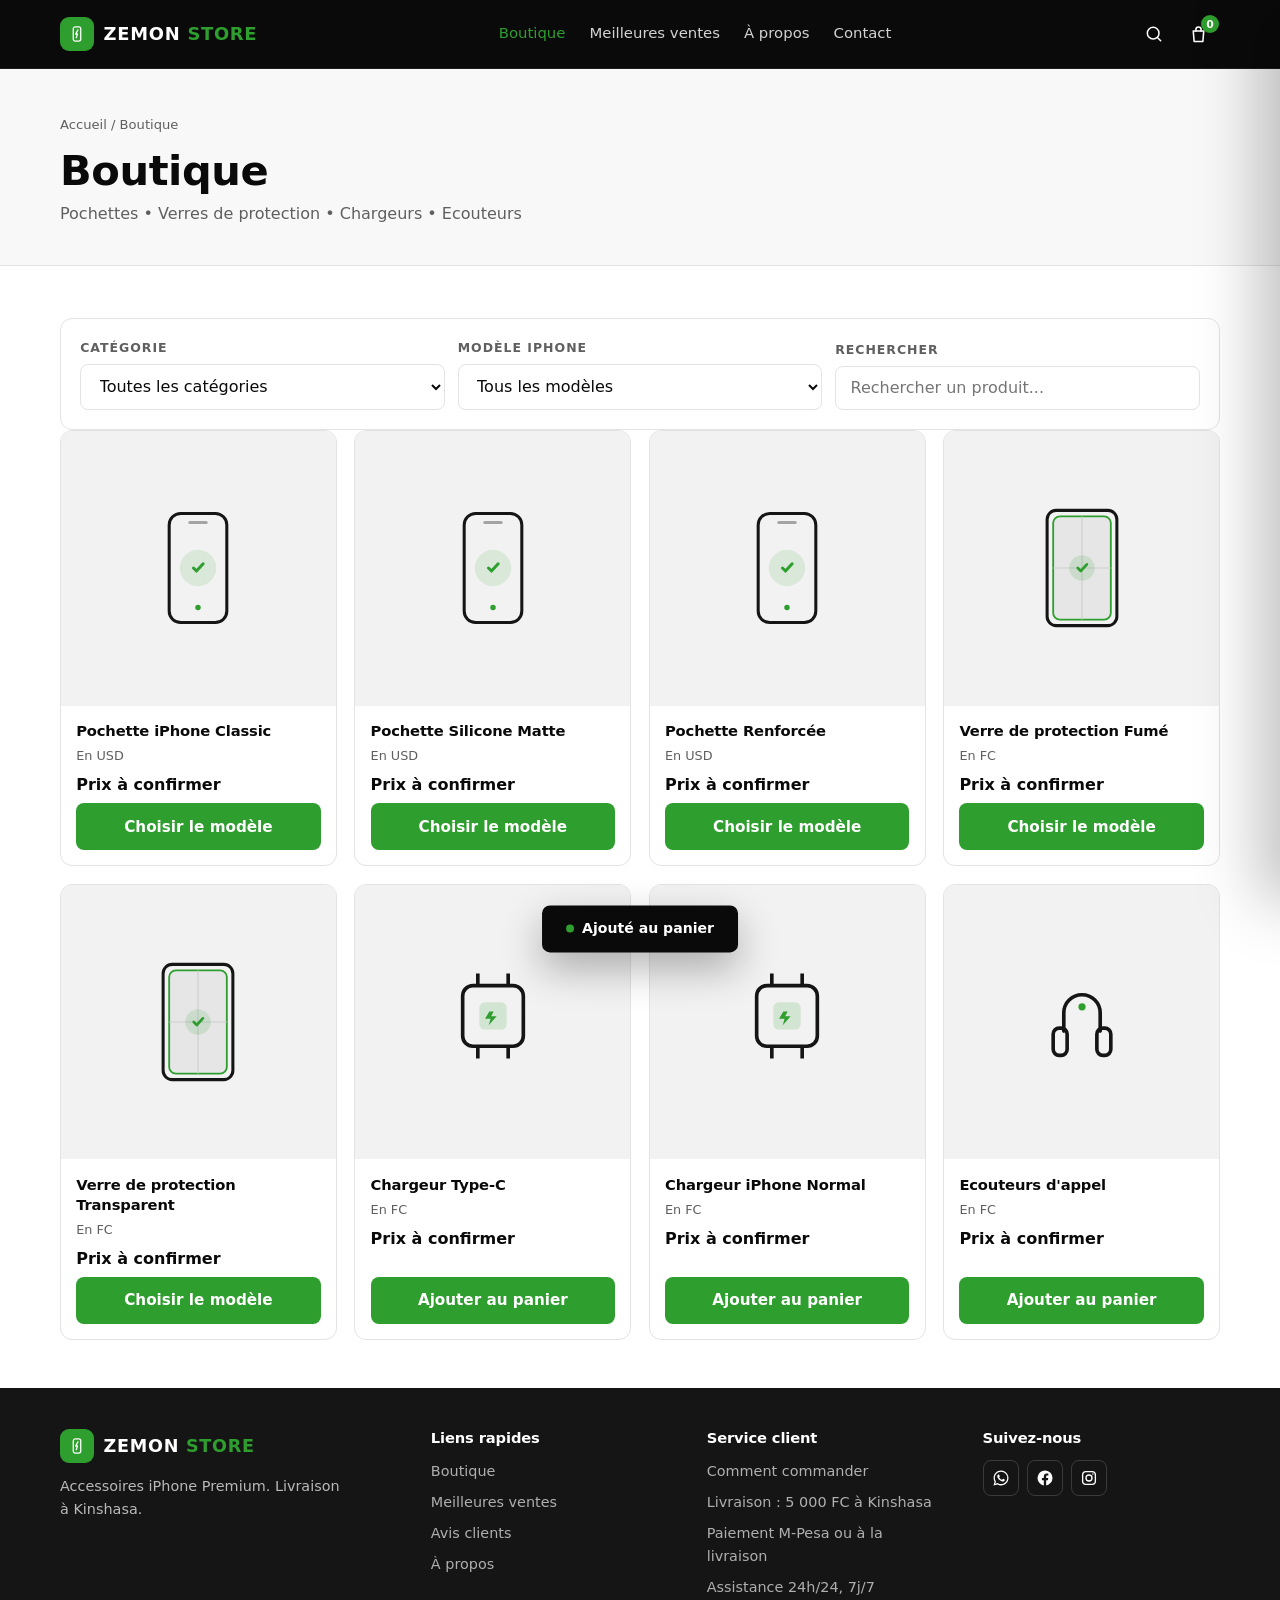
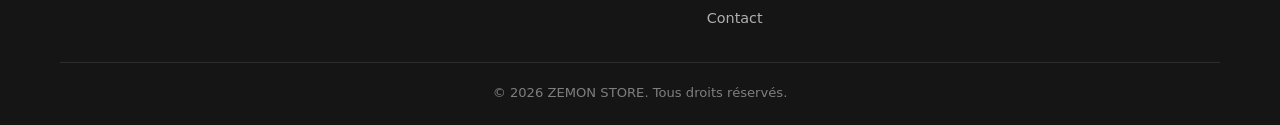
==== commit 591a7779: "Polish UI and harden client-side security" ====
--- a/pages/catalogue.html
+++ b/pages/catalogue.html
@@ -4,6 +4,10 @@
 <head>
   <meta charset="UTF-8">
   <meta name="viewport" content="width=device-width, initial-scale=1.0">
+  <meta http-equiv="Content-Security-Policy" content="default-src 'self' blob:; script-src 'self'; style-src 'self' 'unsafe-inline' https://fonts.googleapis.com; font-src https://fonts.gstatic.com; img-src 'self' data:; connect-src 'self'; object-src 'none'; frame-src 'none'; base-uri 'self'; form-action 'self'; upgrade-insecure-requests">
+  <meta name="referrer" content="strict-origin-when-cross-origin">
+  <meta name="theme-color" content="#0a0a0a">
+  <link rel="icon" href="../assets/logo/zemon-store-logo-square.svg" type="image/svg+xml">
   <title>ZEMON STORE | Boutique</title>
   <meta name="description" content="Catalogue ZEMON STORE - Pochettes, verres de protection, chargeurs et ecouteurs pour iPhone.">
   <link rel="preconnect" href="https://fonts.googleapis.com">
@@ -45,7 +49,7 @@
 
     <div class="search-bar" id="searchBar">
       <form id="headerSearchForm">
-        <input type="search" id="headerSearchInput" placeholder="Rechercher une pochette, un chargeur, un verre..." aria-label="Rechercher">
+        <input type="search" id="headerSearchInput" maxlength="60" autocomplete="off" placeholder="Rechercher une pochette, un chargeur, un verre..." aria-label="Rechercher">
         <button class="btn btn-sm" type="submit">Chercher</button>
       </form>
     </div>
@@ -88,7 +92,7 @@
 
           <div class="filter-item">
             <label for="searchInput">Rechercher</label>
-            <input type="search" id="searchInput" placeholder="Rechercher un produit...">
+            <input type="search" id="searchInput" maxlength="60" autocomplete="off" placeholder="Rechercher un produit...">
           </div>
         </div>
       </div>
@@ -118,6 +122,7 @@
           <div class="footer-links">
             <a href="catalogue.html">Boutique</a>
             <a href="catalogue.html?filter=best">Meilleures ventes</a>
+            <a href="../index.html#avis">Avis clients</a>
             <a href="contact.html#apropos">À propos</a>
           </div>
         </div>
@@ -136,13 +141,13 @@
         <div class="footer-col">
           <h4>Suivez-nous</h4>
           <div class="socials">
-            <a href="https://wa.me/243818395949" target="_blank" rel="noopener" aria-label="WhatsApp">
+            <a href="https://wa.me/243818395949" target="_blank" rel="noopener noreferrer" aria-label="WhatsApp">
               <svg width="18" height="18" viewBox="0 0 24 24" fill="currentColor"><path d="M12.04 2C6.58 2 2.13 6.45 2.13 11.91c0 1.75.46 3.45 1.32 4.95L2 22l5.25-1.38a9.9 9.9 0 0 0 4.79 1.22h.01c5.46 0 9.91-4.45 9.91-9.91 0-2.65-1.03-5.14-2.9-7.02A9.82 9.82 0 0 0 12.04 2Zm0 18.13h-.01a8.2 8.2 0 0 1-4.18-1.15l-.3-.18-3.11.82.83-3.04-.2-.31a8.2 8.2 0 0 1-1.26-4.38c0-4.54 3.7-8.23 8.24-8.23a8.2 8.2 0 0 1 8.23 8.24c0 4.54-3.7 8.23-8.24 8.23Zm4.52-6.16c-.25-.12-1.47-.72-1.69-.81-.23-.08-.39-.12-.56.12-.16.25-.64.81-.79.97-.14.17-.29.19-.54.06-.25-.12-1.05-.39-2-1.23-.74-.66-1.24-1.47-1.38-1.72-.15-.25-.02-.38.11-.51.11-.11.25-.29.37-.43.12-.15.16-.25.25-.41.08-.17.04-.31-.02-.43-.06-.12-.56-1.34-.76-1.84-.2-.48-.4-.42-.56-.43h-.48c-.17 0-.43.06-.66.31-.23.25-.86.85-.86 2.07 0 1.22.89 2.39 1.01 2.56.12.17 1.75 2.67 4.23 3.74.59.26 1.05.41 1.41.52.59.19 1.13.16 1.56.1.48-.07 1.47-.6 1.68-1.18.21-.58.21-1.07.14-1.18-.06-.11-.22-.17-.47-.29Z"/></svg>
             </a>
-            <a href="https://facebook.com" target="_blank" rel="noopener" aria-label="Facebook">
+            <a href="https://facebook.com" target="_blank" rel="noopener noreferrer" aria-label="Facebook">
               <svg width="18" height="18" viewBox="0 0 24 24" fill="currentColor"><path d="M22 12a10 10 0 1 0-11.56 9.88v-6.99H7.9V12h2.54V9.8c0-2.5 1.49-3.89 3.77-3.89 1.09 0 2.24.2 2.24.2v2.46h-1.26c-1.24 0-1.63.77-1.63 1.56V12h2.78l-.44 2.89h-2.34v6.99A10 10 0 0 0 22 12Z"/></svg>
             </a>
-            <a href="https://instagram.com" target="_blank" rel="noopener" aria-label="Instagram">
+            <a href="https://instagram.com" target="_blank" rel="noopener noreferrer" aria-label="Instagram">
               <svg width="18" height="18" viewBox="0 0 24 24" fill="none" stroke="currentColor" stroke-width="1.8" stroke-linecap="round"><rect x="3.5" y="3.5" width="17" height="17" rx="4.5"/><circle cx="12" cy="12" r="4"/><circle cx="17.2" cy="6.8" r="1" fill="currentColor" stroke="none"/></svg>
             </a>
           </div>
@@ -152,7 +157,7 @@
     </div>
   </footer>
 
-  <div class="cart-toast" id="cartToast">Ajouté au panier</div>
+  <div class="cart-toast" id="cartToast" role="status" aria-live="polite">Ajouté au panier</div>
 
   <div class="cart-overlay" id="cartOverlay"></div>
   <aside class="cart-drawer" id="cartDrawer" aria-label="Panier">
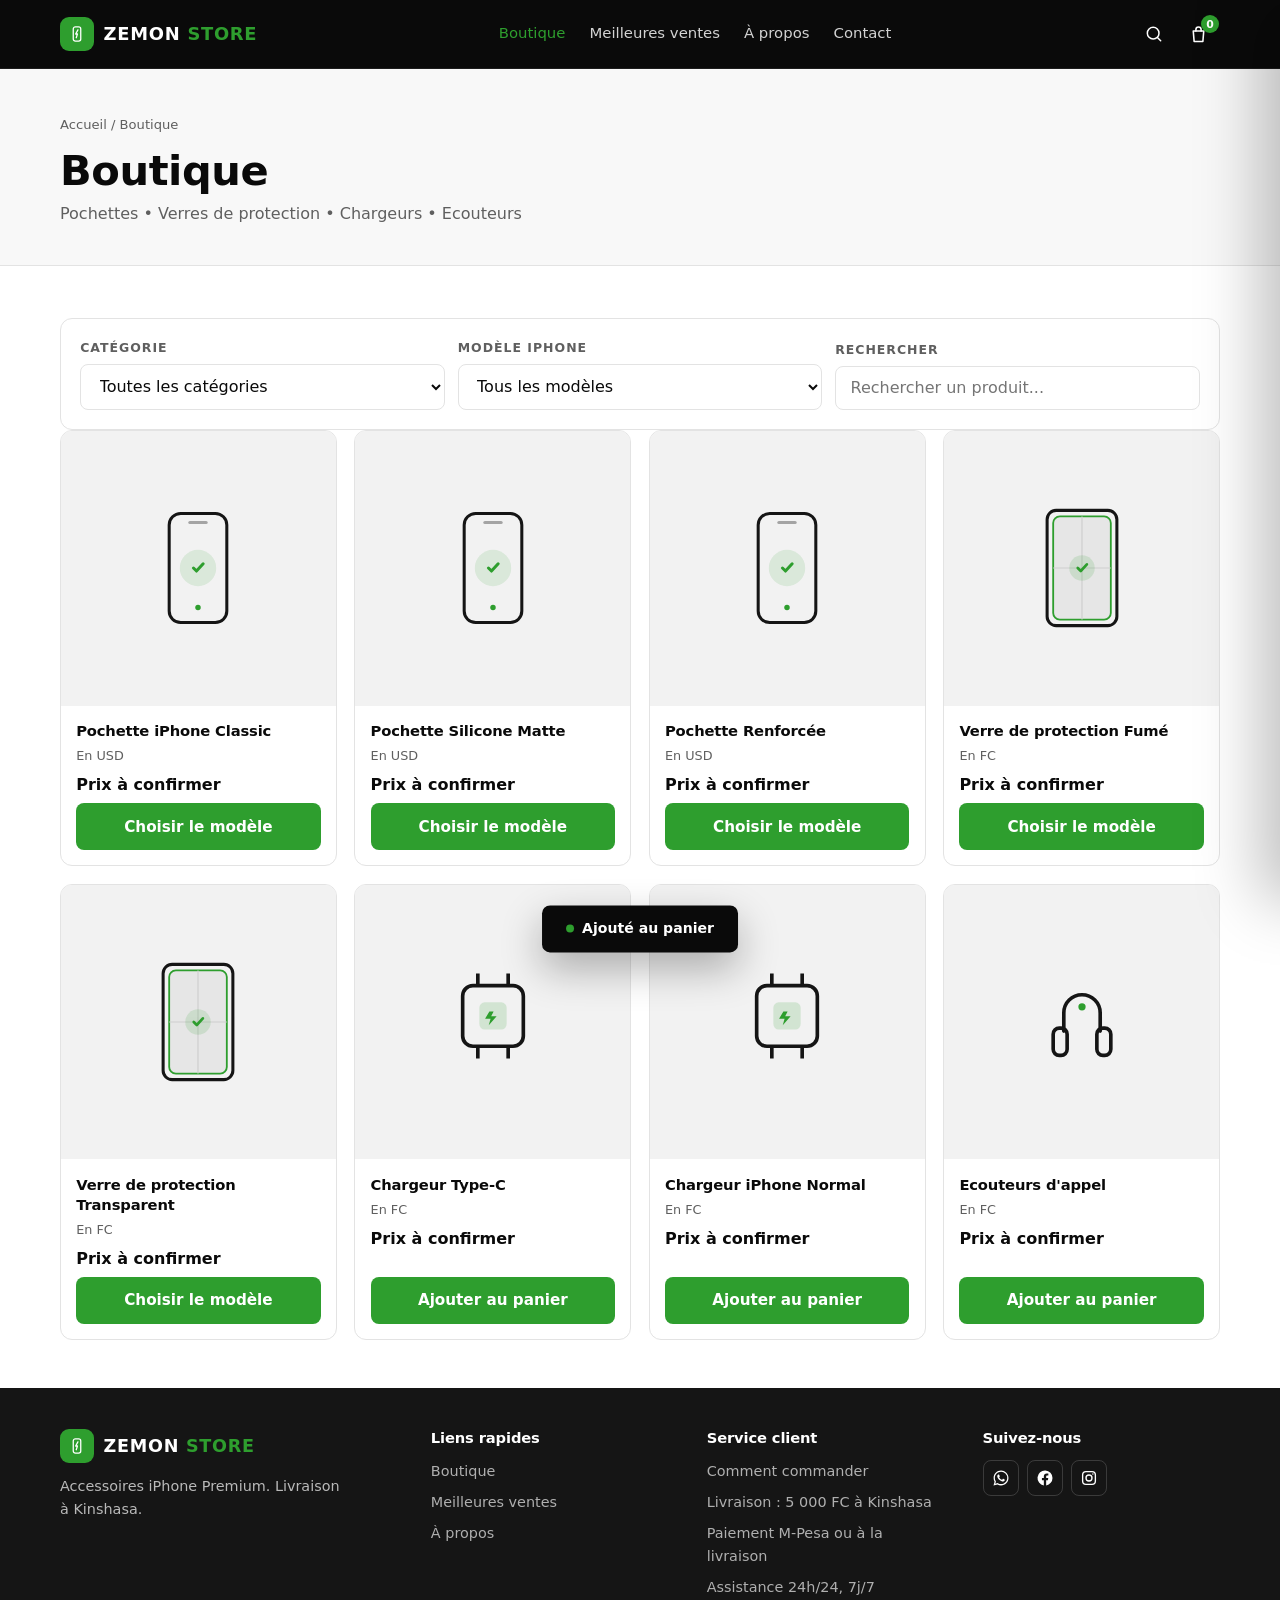
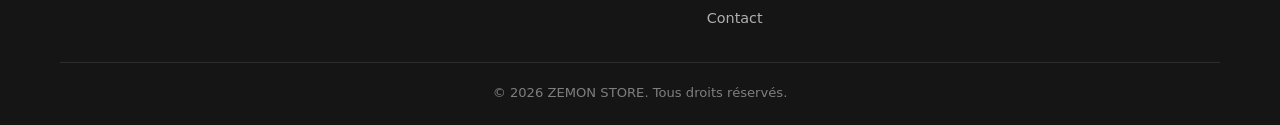
==== commit 07e13423: "Remove demo customer reviews" ====
--- a/pages/catalogue.html
+++ b/pages/catalogue.html
@@ -122,7 +122,6 @@
           <div class="footer-links">
             <a href="catalogue.html">Boutique</a>
             <a href="catalogue.html?filter=best">Meilleures ventes</a>
-            <a href="../index.html#avis">Avis clients</a>
             <a href="contact.html#apropos">À propos</a>
           </div>
         </div>
--- a/css/style.css
+++ b/css/style.css
@@ -1687,87 +1687,9 @@
   grid-template-columns: 1fr;
 }
 
-/* Avis clients */
-.reviews-grid {
-  display: grid;
-  gap: 1rem;
-}
-
 #apropos,
-#contact,
-#avis {
+#contact {
   scroll-margin-top: 90px;
-}
-
-.review-card {
-  display: flex;
-  flex-direction: column;
-  gap: 0.9rem;
-  background: var(--white);
-  border: 1px solid var(--gray-200);
-  border-radius: var(--radius);
-  padding: 1.35rem;
-}
-
-.review-stars {
-  color: var(--green);
-  line-height: 0;
-}
-
-.review-card p {
-  flex: 1;
-  color: var(--gray-600);
-  font-size: 0.94rem;
-  line-height: 1.65;
-}
-
-.review-author {
-  display: flex;
-  align-items: center;
-  gap: 0.7rem;
-  padding-top: 0.9rem;
-  border-top: 1px solid var(--gray-200);
-}
-
-.review-avatar {
-  width: 38px;
-  height: 38px;
-  flex-shrink: 0;
-  border-radius: 50%;
-  background: var(--black);
-  color: var(--white);
-  display: grid;
-  place-items: center;
-  font-size: 0.78rem;
-  font-weight: 700;
-}
-
-.review-author strong {
-  display: block;
-  font-size: 0.88rem;
-}
-
-.review-author div span {
-  font-size: 0.78rem;
-  color: var(--gray-400);
-}
-
-.reviews-note {
-  margin-top: 1.2rem;
-  text-align: center;
-  font-size: 0.9rem;
-  color: var(--gray-600);
-}
-
-.reviews-note a {
-  color: var(--green);
-  font-weight: 600;
-}
-
-@media (min-width: 700px) {
-  .reviews-grid {
-    grid-template-columns: repeat(3, minmax(0, 1fr));
-  }
 }
 
 .info-grid {
